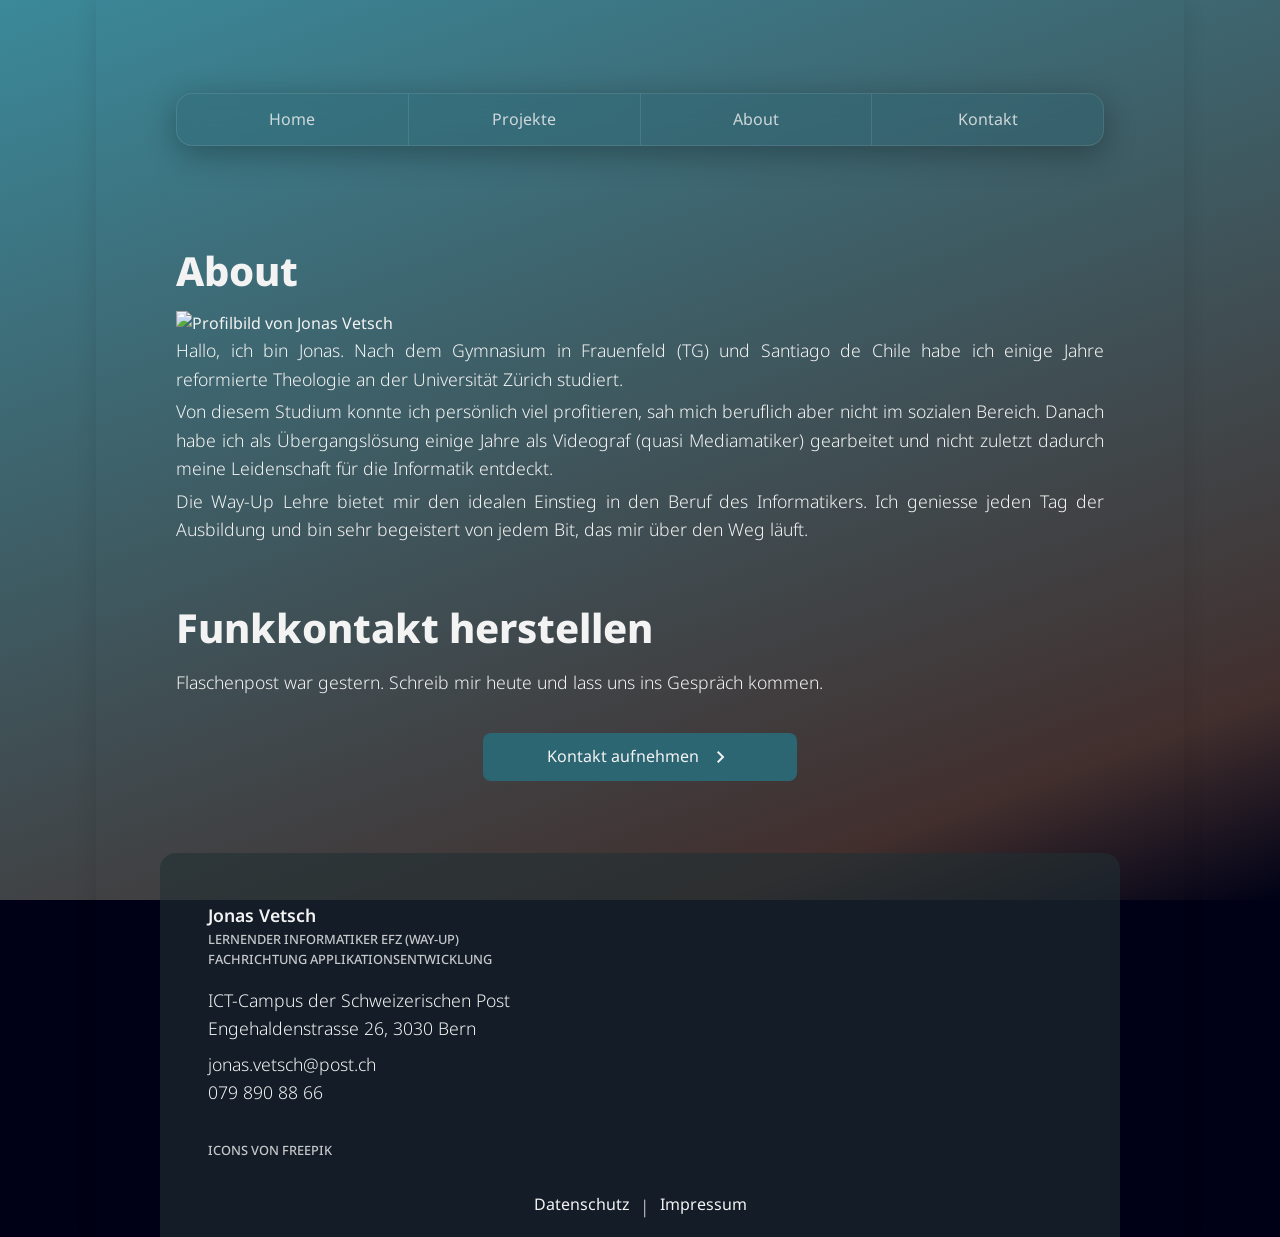
==== html/about.html @ 1a18a31d "Add Hamburger Nav for Mobile on site projects.html, still not unified over all pages." ====
<!DOCTYPE html>
<html lang="de">
<head>
    <meta charset="UTF-8">
    <meta name="viewport" content="width=device-width, initial-scale=1.0">

    <!-- Stylesheets -->
    <link rel="stylesheet" href="../css/global.css">
    <link rel="stylesheet" href="../css/about.css">

    <title>About | Jonas Vetsch</title>

    <!-- Load Font "Noto" -->
    <link rel="preconnect" href="https://fonts.googleapis.com">
    <link rel="preconnect" href="https://fonts.gstatic.com" crossorigin>
    <link href="https://fonts.googleapis.com/css2?family=Inter:ital,opsz,wght@0,14..32,100..900;1,14..32,100..900&family=Noto+Sans:ital,wght@0,100..900;1,100..900&display=swap" rel="stylesheet">

    <!-- Load Google Icons -->
    <link rel="stylesheet" href="https://fonts.googleapis.com/css2?family=Material+Symbols+Outlined:opsz,wght,FILL,GRAD@24,400,0,0" />
</head>
<body>
<header>
    <nav>
        <ul>
            <li><a href="../index.html">Home</a></li>
            <li><a href="projects.html">Projekte</a></li>
            <li><a href="about.html">About</a></li>
            <li><a href="contact.html">Kontakt</a></li>
        </ul>
    </nav>
</header>

<main>

    <section>
        <h1>About</h1>
        <div class="about-content">
            <img class="profile-img" src="../img/profilepicture.png" alt="Profilbild von Jonas Vetsch">
            <p>Hallo, ich bin Jonas. Nach dem Gymnasium in Frauenfeld (TG) und Santiago de Chile
                habe ich einige Jahre reformierte Theologie an der Universität Zürich studiert.</p>
            <p>Von diesem Studium konnte ich persönlich viel profitieren, sah mich beruflich aber
                nicht im sozialen Bereich. Danach habe ich als Übergangslösung einige Jahre als Videograf (quasi Mediamatiker)
                gearbeitet und nicht zuletzt dadurch meine Leidenschaft für die Informatik entdeckt.</p>
            <p>Die Way-Up Lehre bietet mir den idealen Einstieg in den Beruf des Informatikers.
                Ich geniesse jeden Tag der Ausbildung und bin sehr begeistert
                von jedem Bit, das mir über den Weg läuft.</p>
        </div>
    </section>


    <!-- Call to Action -->
    <section class="cta">
        <!-- Call to Action -->
        <h1>Funkkontakt herstellen</h1>
        <p>Flaschenpost war gestern. Schreib mir heute und lass uns ins Gespräch kommen.</p>
        <a href="../html/contact.html" class="primary-button">
            Kontakt aufnehmen<span class="material-symbols-outlined">chevron_right</span>
        </a>
    </section>
</main>

<footer>
    <!-- Contact Information -->
    <div class="footer-title">
        <h3>Jonas Vetsch</h3>
        <h4>Lernender Informatiker EFZ (Way-Up)</h4>
        <h4>Fachrichtung Applikationsentwicklung</h4>
    </div>
    <p>ICT-Campus der Schweizerischen Post</p>
    <p>Engehaldenstrasse 26, 3030 Bern</p>

    <div class="tel-mail">
        <p>jonas.vetsch@post.ch</p>
        <p>079 890 88 66</p>
    </div>
    <br>
    <h4>Icons von FREEPIK</h4>


    <!-- Impressum, Datenschutz -->
    <div class="footer-nav">
        <a href="privacy.html">Datenschutz</a>
        <p>|</p>
        <a href="imprint.html">Impressum</a>
    </div>
</footer>

</body>
</html>
---- css/global.css ----
/* Reset default HTML Styling */
* {
    margin: 0;
    padding: 0;
    box-sizing: border-box;
}

button {
    background: none;
    color: inherit;
    border: none;
    padding: 0;
    font: inherit;
    cursor: pointer;
    outline: inherit;
}

a {
    text-decoration: none;
    color: inherit;
    cursor: pointer;
    outline: none;
}

/* --- 1. GLOBAL STYLES (Valid for all subpages) --- */
/* General Setup */
:root {
    --primary-white: #f3f3f3;
    --primary-grey: ;
    --accent-color: ;

    --brown: #734D2C ;
    --nightgreen: #203033;
    --nightgreen-rgb: 32, 48, 51;
    --blue: #2C6673;
    --sand: #C8A98E;
    --skyblue: #D5EDF2;

    /* Form Validation Colors */
    --valid-green: #88A65E;
    --error-red: #B35442;
}

body {
    min-height: 100vh;
    margin: 0;
    background-color: #000116;
    background-image: linear-gradient(160deg,
    rgba(59, 137, 154, 1) 0%,
    rgba(164, 116, 81, 0.4) 85%,
    rgba(0, 1, 22, 0.8) 100%
    );
    background-attachment: fixed;
    font-family: "Noto Sans", sans-serif;
    color: var(--primary-white);
    line-height: 1.6;
}

/* Typography System Mobile*/
h1 { font-size: 1.6rem; font-weight: 800; margin: 2rem 0 0.5rem 0; }
h2 { font-size: 1.3rem; font-weight: 700; margin: 2rem 0 1rem 0; }
h3 { font-size: 1.1rem; font-weight: 600; }
h4 { font-size: 0.8rem; font-weight: 500; opacity: 0.8; text-transform: uppercase; }
p {
    font-size: 0.95rem;
    font-weight: 300;
    margin-bottom: 0.3rem;
    text-align: justify;

    -webkit-hyphens: auto; /* Safari */
    hyphens: auto;

    overflow-wrap: break-word;
}

main {
    margin: 1rem;
}

/* --- NAV --- */
header {
    /* Stick to top */
    position: sticky;
    top: 1em;
    z-index: 1000;
    margin: 1em 1em;
}

nav ul {
    list-style: none;
    display: flex;
    flex-direction: row;
    flex-wrap: wrap;
    justify-content: space-evenly;
    align-items: stretch;


    /* Liquid Glass Effect */
    background: color-mix(in srgb, var(--blue), transparent 65%);
    backdrop-filter: blur(12px);
    -webkit-backdrop-filter: blur(12px); /* jSafari Support */
    border: 1px solid rgba(255, 255, 255, 0.1);
    border-radius: 1em;
    box-shadow: 0 8px 32px rgba(0, 0, 0, 0.3);

    margin: 0.8em 0;
}

nav li {
    display: flex;
    align-items: stretch;
    justify-content: center;
    flex: 1;
    transition: all 0.3s ease-in-out;
}

nav li:not(:last-child) {
    border-right: 1px solid rgba(255, 255, 255, 0.1);
}

nav li a {
    display: flex;
    align-items: center;
    justify-content: center;
    cursor: pointer;
    text-align: center;
    width: 100%;
    height: 100%;
    text-decoration: none;
    color: var(--primary-white);
    opacity: 0.8;
    padding: 0.8em 0.4em;
    transition:
            transform 0.3s ease,
            color 0.3s ease,
            opacity 0.3s ease;
}


nav ul li:hover a {
    transform: scale(1.05);
    opacity: 1;
}

/* --- Navigation on Mobile (Hamburger Nav) --- */

/* --- Burger Button Styling --- */
.menu-toggle {
    display: none; /* Auf Desktop verstecken */
    flex-direction: column;
    justify-content: flex-end;
    cursor: pointer;
    gap: 6px;
    padding: 10px;
    z-index: 1001;
}

.menu-toggle .bar {
    width: 30px;
    height: 3px;
    background-color: var(--primary-white);
    border-radius: 2px;
    transition: all 0.3s ease;
}

/* --- Mobile View (bis 768px) --- */
@media (max-width: 768px) {
    header {
        display: flex;
        justify-content: flex-end; /* Schiebt den Inhalt (den Burger) nach rechts */
        align-items: center;
    }

    .menu-toggle {
        display: flex; /* Burger auf Mobile anzeigen */
        justify-content: center; /* Zentriert Bars vertikal */
        align-items: center;     /* Zentriert Bars horizontal */

        /* Kreis-Form & Größe */
        width: 55px;
        height: 55px;
        border-radius: 50%;
        cursor: pointer;
        z-index: 1001;

        /* Dein Liquid Glass Effekt */
        background: color-mix(in srgb, var(--blue), transparent 65%);
        backdrop-filter: blur(12px);
        -webkit-backdrop-filter: blur(12px);
        border: 1px solid rgba(255, 255, 255, 0.1);
        box-shadow: 0 4px 15px rgba(0, 0, 0, 0.3);

        transition: all 0.3s ease-in-out;
    }

    nav ul {
        /* Menü verstecken und positionieren */
        display: flex;
        flex-direction: row;
        position: absolute;
        top: 3.5em; /* Abstand zum Header */
        left: 0;
        width: 100%;

        /* Effekt: Es fährt von oben ein und ist unsichtbar */
        transform: translateY(-20px);
        opacity: 0;
        pointer-events: none; /* Verhindert Klicks im versteckten Zustand */

        transition: all 0.4s cubic-bezier(0.4, 0, 0.2, 1);
    }

    /* Wenn das Menü aktiv ist */
    nav ul.active {
        transform: translateY(0);
        opacity: 1;
        pointer-events: auto;
    }

    nav li {
        border-right: none !important; /* Horizontale Linien entfernen */
        border-bottom: 1px solid rgba(255, 255, 255, 0.1);
        width: 100%;
    }

    nav li:last-child {
        border-bottom: none;
    }

    /* X-Animation für den Burger-Button */
    #mobile-menu.is-active .bar:nth-child(2) { opacity: 0; }
    #mobile-menu.is-active .bar:nth-child(1) { transform: translateY(9px) rotate(45deg); }
    #mobile-menu.is-active .bar:nth-child(3) { transform: translateY(-9px) rotate(-45deg); }
}

.card {
    position: relative;
    /* 1. Transparenter Hintergrund */
    background: color-mix(
            in srgb, var(--nightgreen), transparent 65%
    );

    /* 2. Weichzeichner für den Hintergrund */
    backdrop-filter: blur(12px);
    -webkit-backdrop-filter: blur(12px); /* jSafari Support */

    /* 3. Ein feiner weißer Rand (wirkt wie eine Lichtkante am Glas) */
    border: 1px solid rgba(255, 255, 255, 0.1);

    /* 4. Abrunden und Schatten für die Tiefe */
    border-radius: 1em;
    box-shadow: 0 8px 32px rgba(0, 0, 0, 0.3);
    overflow: hidden;

    margin: 0.8em 0;
}

.card .project-image {
    max-width: 100%;
    min-width: 100%;
    height: 100px;

    object-fit: cover;
    object-position: top;

    position: relative;
}

.card .technology-image {
    position: absolute;
    bottom: 15px;
    right: 15px;

    width: 40px;
    height: auto;

    margin: 0;
    z-index: 100;
    opacity: 0.4;

}

.card h2 {
    margin: 0.2rem 0.7rem 0.4rem 0.7rem;
}

.card h3 {
    margin-left: 0.7rem;
}

.card p {
    margin: 0 1rem 0.4rem 0.7rem
}

.card .project-image-copyright {
    text-align: right;

    position: absolute;
    bottom: 2px;
    right: 15px;
    padding: 0.3rem 0.5rem;
    border-radius: 0.2rem;

    background: var(--nightgreen);

}

.card a {
    margin: 1rem 6rem 0.7rem 0.7rem;
    display: inline-block;
    color: var(--accent-color);
    position: relative;
    font-weight: 500;
    border: 2px solid transparent;
    transition: border-bottom-color 0.3s ease;
}

.card a:hover {
    border-bottom-color: rgba(var(--accent-color), 0.2);
}

/* Screenreader only (Accessibility) */
.sr-only {
    position: absolute;
    width: 1px;
    height: 1px;
    padding: 0;
    margin: -1px;
    overflow: hidden;
    clip: rect(0, 0, 0, 0);
    white-space: nowrap;
    border-width: 0;
}

.cta {
    display: flex;
    flex-direction: column;
}

.cta a {
    margin: 2rem auto 0.5rem auto;
    padding: 0.7rem 4rem;
    display: flex;
    justify-content: center;
    align-items: center;
    gap: 10px;
    max-width: 600px;
}

.material-symbols-outlined {
    vertical-align: middle;
    font-variation-settings: 'wght' 400;
}

.primary-button {
    background: var(--blue);
    color: var(--primary-white);
    border-radius: 0.5em;
}



/* --- FOOTER --- */
footer {
    background: rgba(var(--nightgreen-rgb), 0.6);
    border-radius: 1em 1em 0 0;
    padding: 1em;
    margin: 3rem 0 0 0;
}

.footer-title {
    margin-bottom: 1rem;
}

footer p {
    margin: 0;
}

footer .tel-mail {
    margin: 0.5rem 0;
}

.footer-nav {
    display: flex;
    margin: 2rem 0 1rem 0;
    justify-content: center;
    gap: 10px;
}

.footer-nav a {
    display: inline-block;
    cursor: pointer;
}



/* --- RESPONSIVE DESIGN: Adjust for Desktop (>=1024px) --- */
@media (min-width: 1024px) {

    body {
        display: flex;
        flex-direction: column;
        min-height: 100vh;

        max-width: calc(1024px + 4rem);
        margin: 0 auto;
        padding: 4rem 4rem 0 4rem;
        box-shadow: 0 0 20px rgba(0,0,0,0.1);
    }

    main {
        flex: 1;
    }

    /* Typography Desktop */
    h1 {
        font-size: 2.5rem;
        margin-top: 3rem;
    }

    h2 {
        font-size: 1.8rem;
    }

    p {
        font-size: 1.1rem;
    }


    /* PROJECT CARDS */
    .project-card-area {
        display: grid;
        grid-template-columns: 1fr 1fr;
        gap: 20px;
        grid-row-gap: 0;
    }

    .project-description {
        padding: 0.8rem;
    }

    .card .project-image {
        height: 180px;
    }

    footer {
        padding: 3rem 3rem 0 3rem;
    }

}
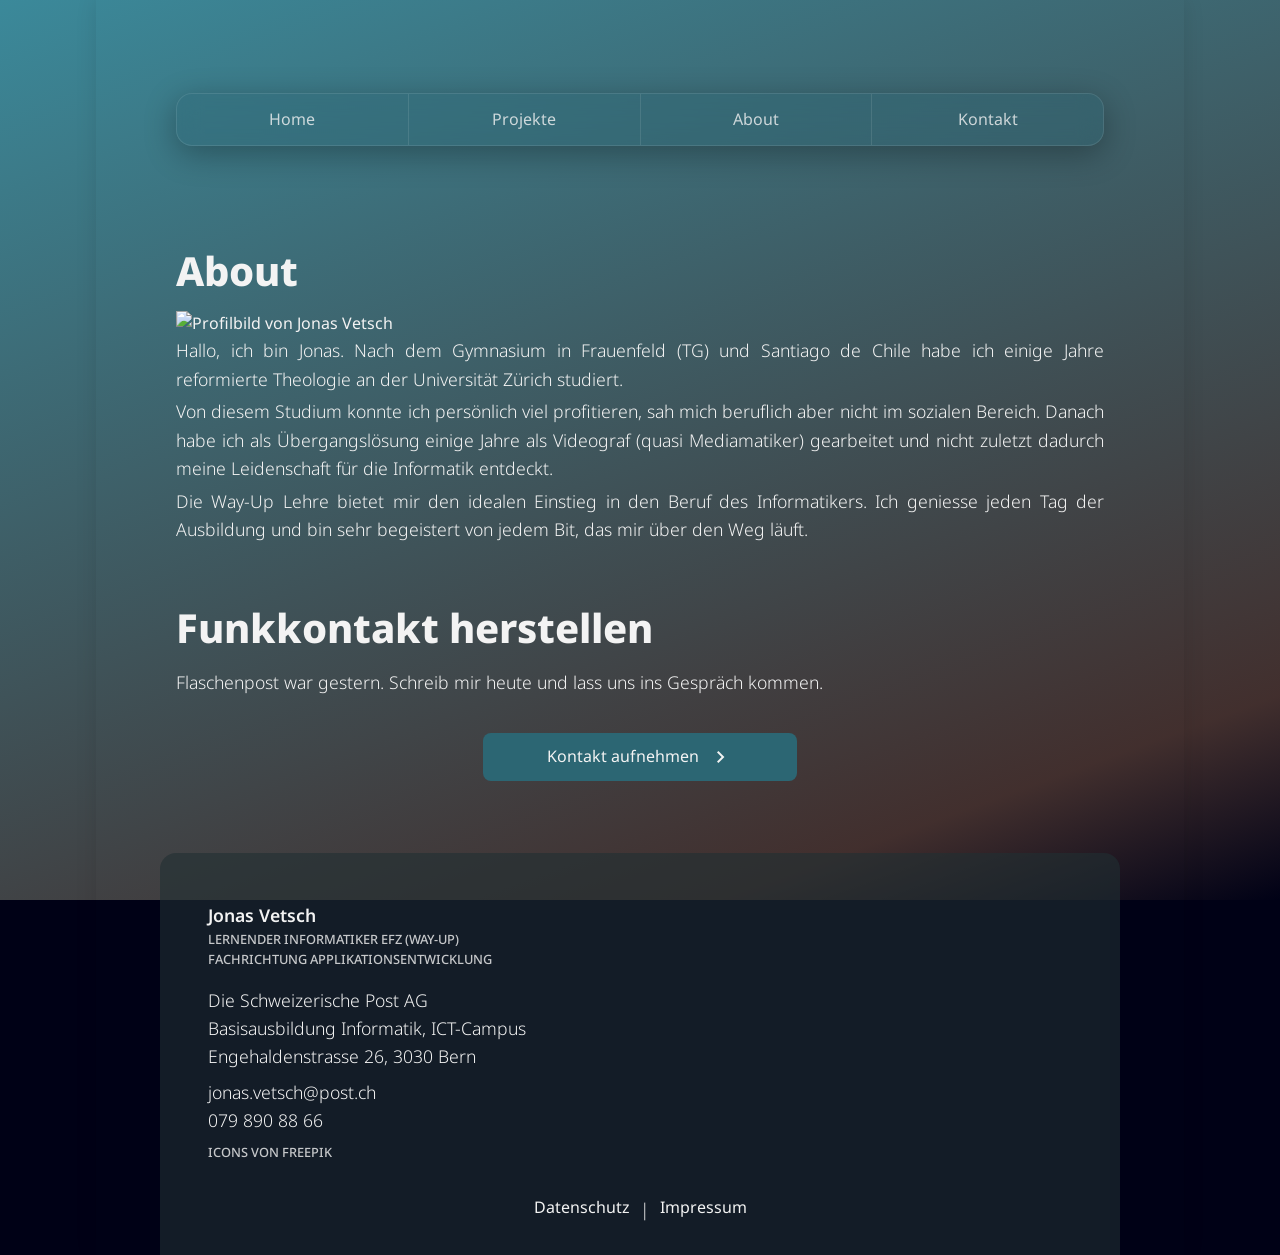
==== commit 0cf00825: "Update project page. Dynamically load footer." ====
--- a/html/about.html
+++ b/html/about.html
@@ -59,31 +59,8 @@
     </section>
 </main>
 
-<footer>
-    <!-- Contact Information -->
-    <div class="footer-title">
-        <h3>Jonas Vetsch</h3>
-        <h4>Lernender Informatiker EFZ (Way-Up)</h4>
-        <h4>Fachrichtung Applikationsentwicklung</h4>
-    </div>
-    <p>ICT-Campus der Schweizerischen Post</p>
-    <p>Engehaldenstrasse 26, 3030 Bern</p>
-
-    <div class="tel-mail">
-        <p>jonas.vetsch@post.ch</p>
-        <p>079 890 88 66</p>
-    </div>
-    <br>
-    <h4>Icons von FREEPIK</h4>
-
-
-    <!-- Impressum, Datenschutz -->
-    <div class="footer-nav">
-        <a href="privacy.html">Datenschutz</a>
-        <p>|</p>
-        <a href="imprint.html">Impressum</a>
-    </div>
-</footer>
+<div id="footer-placeholder"></div>
+<script src="/script/index.js"></script>
 
 </body>
 </html>
--- a/css/global.css
+++ b/css/global.css
@@ -142,97 +142,6 @@
     opacity: 1;
 }
 
-/* --- Navigation on Mobile (Hamburger Nav) --- */
-
-/* --- Burger Button Styling --- */
-.menu-toggle {
-    display: none; /* Auf Desktop verstecken */
-    flex-direction: column;
-    justify-content: flex-end;
-    cursor: pointer;
-    gap: 6px;
-    padding: 10px;
-    z-index: 1001;
-}
-
-.menu-toggle .bar {
-    width: 30px;
-    height: 3px;
-    background-color: var(--primary-white);
-    border-radius: 2px;
-    transition: all 0.3s ease;
-}
-
-/* --- Mobile View (bis 768px) --- */
-@media (max-width: 768px) {
-    header {
-        display: flex;
-        justify-content: flex-end; /* Schiebt den Inhalt (den Burger) nach rechts */
-        align-items: center;
-    }
-
-    .menu-toggle {
-        display: flex; /* Burger auf Mobile anzeigen */
-        justify-content: center; /* Zentriert Bars vertikal */
-        align-items: center;     /* Zentriert Bars horizontal */
-
-        /* Kreis-Form & Größe */
-        width: 55px;
-        height: 55px;
-        border-radius: 50%;
-        cursor: pointer;
-        z-index: 1001;
-
-        /* Dein Liquid Glass Effekt */
-        background: color-mix(in srgb, var(--blue), transparent 65%);
-        backdrop-filter: blur(12px);
-        -webkit-backdrop-filter: blur(12px);
-        border: 1px solid rgba(255, 255, 255, 0.1);
-        box-shadow: 0 4px 15px rgba(0, 0, 0, 0.3);
-
-        transition: all 0.3s ease-in-out;
-    }
-
-    nav ul {
-        /* Menü verstecken und positionieren */
-        display: flex;
-        flex-direction: row;
-        position: absolute;
-        top: 3.5em; /* Abstand zum Header */
-        left: 0;
-        width: 100%;
-
-        /* Effekt: Es fährt von oben ein und ist unsichtbar */
-        transform: translateY(-20px);
-        opacity: 0;
-        pointer-events: none; /* Verhindert Klicks im versteckten Zustand */
-
-        transition: all 0.4s cubic-bezier(0.4, 0, 0.2, 1);
-    }
-
-    /* Wenn das Menü aktiv ist */
-    nav ul.active {
-        transform: translateY(0);
-        opacity: 1;
-        pointer-events: auto;
-    }
-
-    nav li {
-        border-right: none !important; /* Horizontale Linien entfernen */
-        border-bottom: 1px solid rgba(255, 255, 255, 0.1);
-        width: 100%;
-    }
-
-    nav li:last-child {
-        border-bottom: none;
-    }
-
-    /* X-Animation für den Burger-Button */
-    #mobile-menu.is-active .bar:nth-child(2) { opacity: 0; }
-    #mobile-menu.is-active .bar:nth-child(1) { transform: translateY(9px) rotate(45deg); }
-    #mobile-menu.is-active .bar:nth-child(3) { transform: translateY(-9px) rotate(-45deg); }
-}
-
 .card {
     position: relative;
     /* 1. Transparenter Hintergrund */
@@ -444,7 +353,7 @@
     }
 
     footer {
-        padding: 3rem 3rem 0 3rem;
+        padding: 3rem 3rem 1rem 3rem;
     }
 
 }
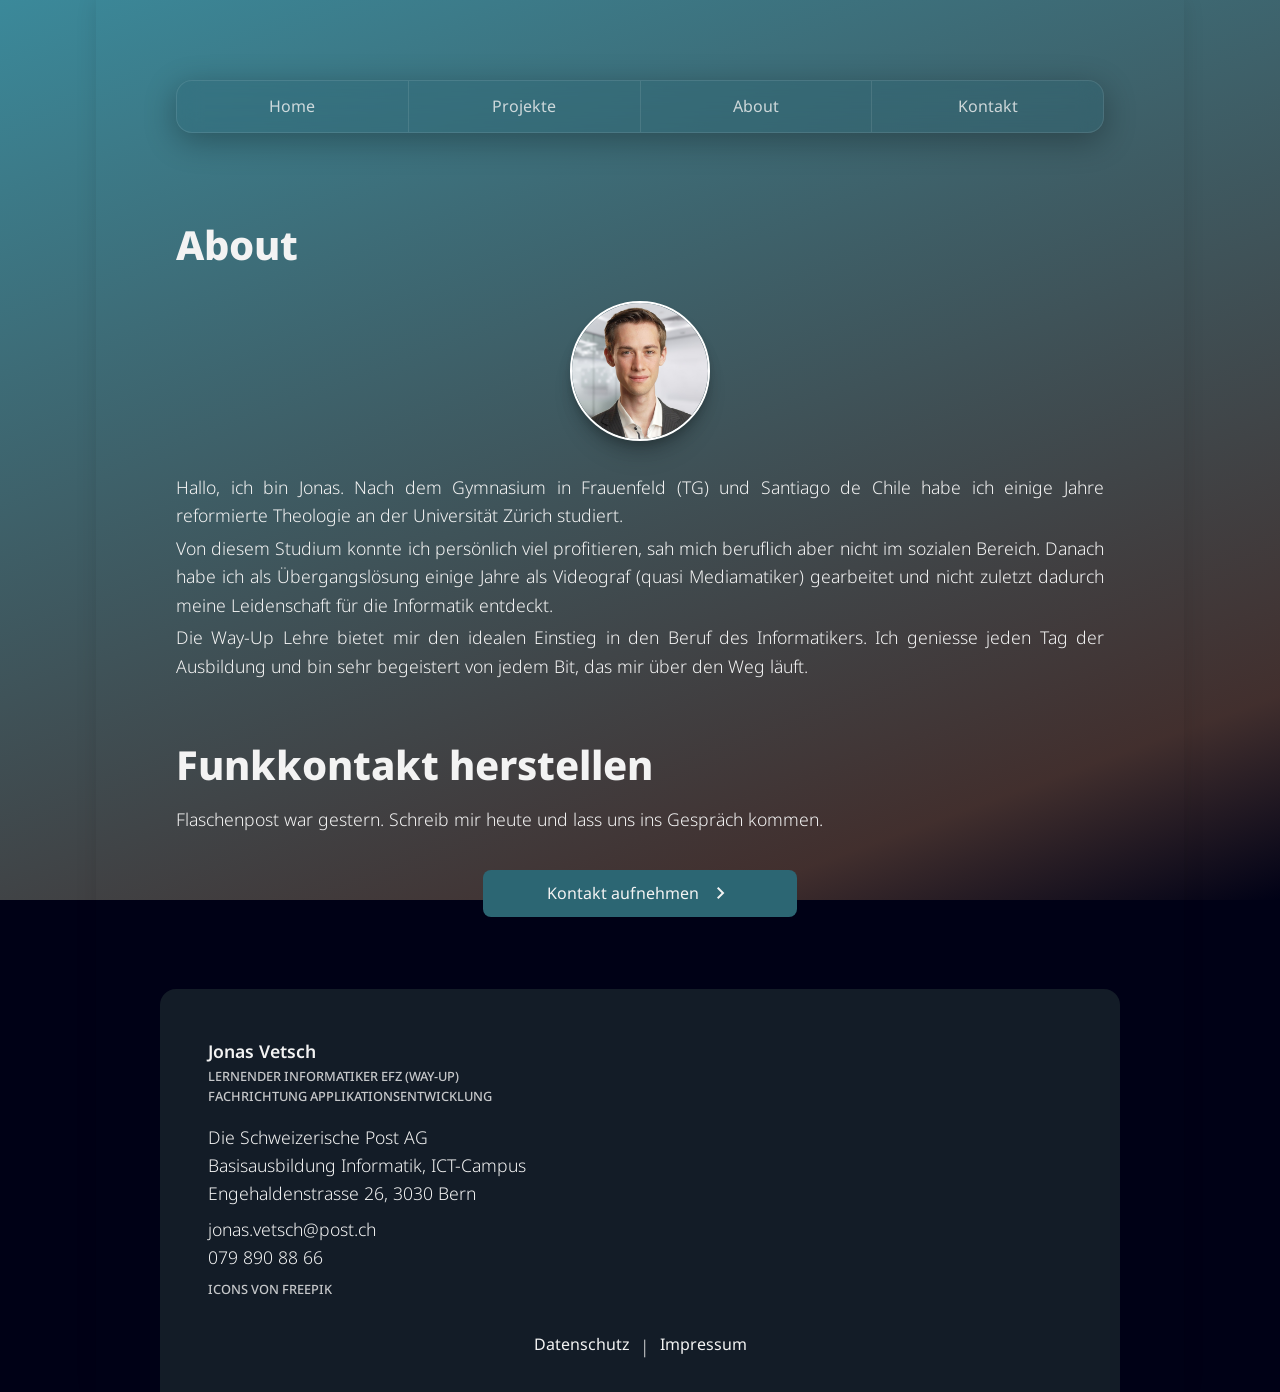
==== commit 3e7c88f7: "Add more projects, improve copywriting, fix bug where ressources were not found due to path issues." ====
--- a/html/about.html
+++ b/html/about.html
@@ -2,11 +2,12 @@
 <html lang="de">
 <head>
     <meta charset="UTF-8">
+    <base href="../">
     <meta name="viewport" content="width=device-width, initial-scale=1.0">
 
     <!-- Stylesheets -->
-    <link rel="stylesheet" href="../css/global.css">
-    <link rel="stylesheet" href="../css/about.css">
+    <link rel="stylesheet" href="/css/global.css">
+    <link rel="stylesheet" href="/css/about.css">
 
     <title>About | Jonas Vetsch</title>
 
@@ -19,23 +20,14 @@
     <link rel="stylesheet" href="https://fonts.googleapis.com/css2?family=Material+Symbols+Outlined:opsz,wght,FILL,GRAD@24,400,0,0" />
 </head>
 <body>
-<header>
-    <nav>
-        <ul>
-            <li><a href="../index.html">Home</a></li>
-            <li><a href="projects.html">Projekte</a></li>
-            <li><a href="about.html">About</a></li>
-            <li><a href="contact.html">Kontakt</a></li>
-        </ul>
-    </nav>
-</header>
+<div id="header-placeholder"></div>
 
 <main>
 
     <section>
         <h1>About</h1>
         <div class="about-content">
-            <img class="profile-img" src="../img/profilepicture.png" alt="Profilbild von Jonas Vetsch">
+            <img class="profile-img" src="/img/profilepicture-2.png" alt="Profilbild von Jonas Vetsch">
             <p>Hallo, ich bin Jonas. Nach dem Gymnasium in Frauenfeld (TG) und Santiago de Chile
                 habe ich einige Jahre reformierte Theologie an der Universität Zürich studiert.</p>
             <p>Von diesem Studium konnte ich persönlich viel profitieren, sah mich beruflich aber
@@ -53,7 +45,7 @@
         <!-- Call to Action -->
         <h1>Funkkontakt herstellen</h1>
         <p>Flaschenpost war gestern. Schreib mir heute und lass uns ins Gespräch kommen.</p>
-        <a href="../html/contact.html" class="primary-button">
+        <a href="/html/contact.html" class="primary-button">
             Kontakt aufnehmen<span class="material-symbols-outlined">chevron_right</span>
         </a>
     </section>
--- a/css/about.css
+++ b/css/about.css
@@ -0,0 +1,24 @@
+img {
+    width: 140px;
+    height: 140px;
+    border-radius: 50%; /* make it into a circle */
+
+    /* Protect aspect ratio */
+    object-fit: cover;
+
+    box-shadow:
+            0 4px 6px -1px rgba(0, 0, 0, 0.1),
+            0 10px 15px -3px rgba(0, 0, 0, 0.2),
+            0 20px 25px -5px rgba(0, 0, 0, 0.1);
+
+    border: 2px solid white;
+
+    margin: 1rem 0 2rem 0;
+}
+
+.about-content {
+    display: flex;
+    flex-direction: column;
+    align-items: center;
+}
+
